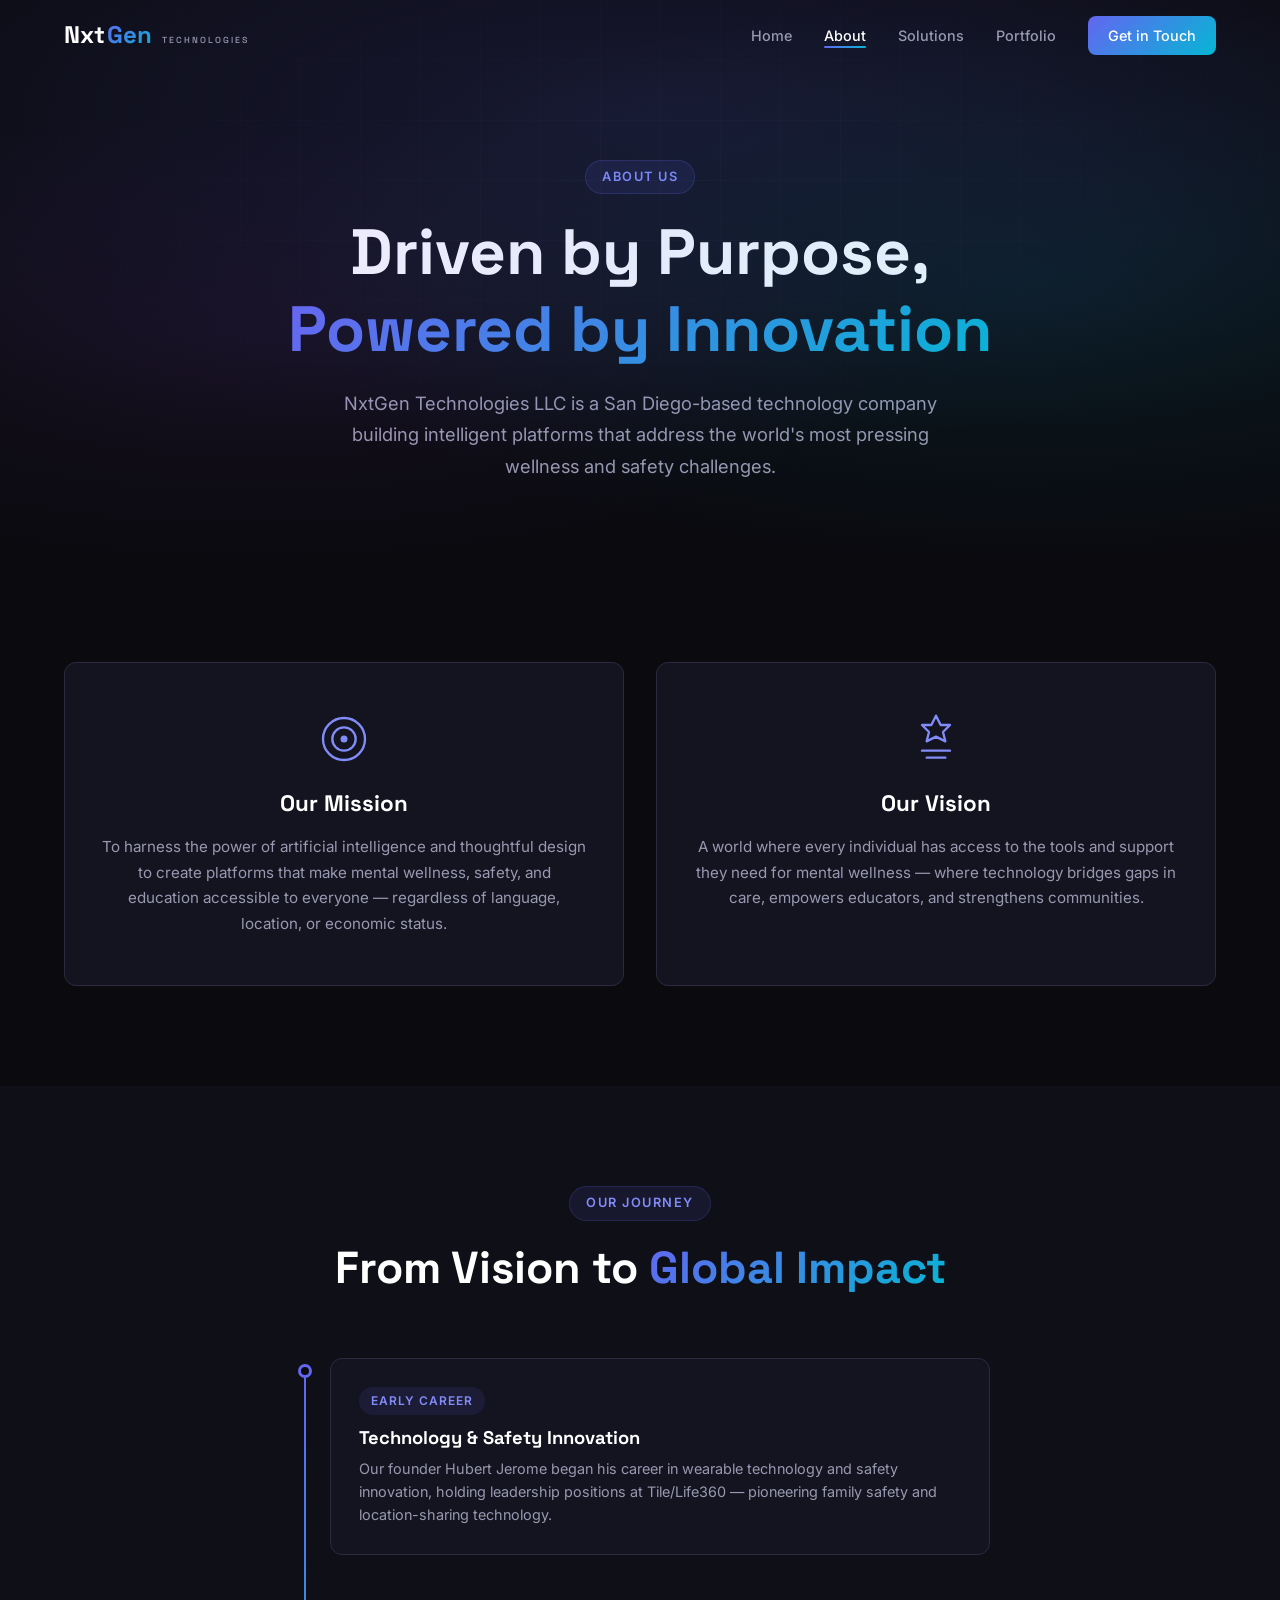
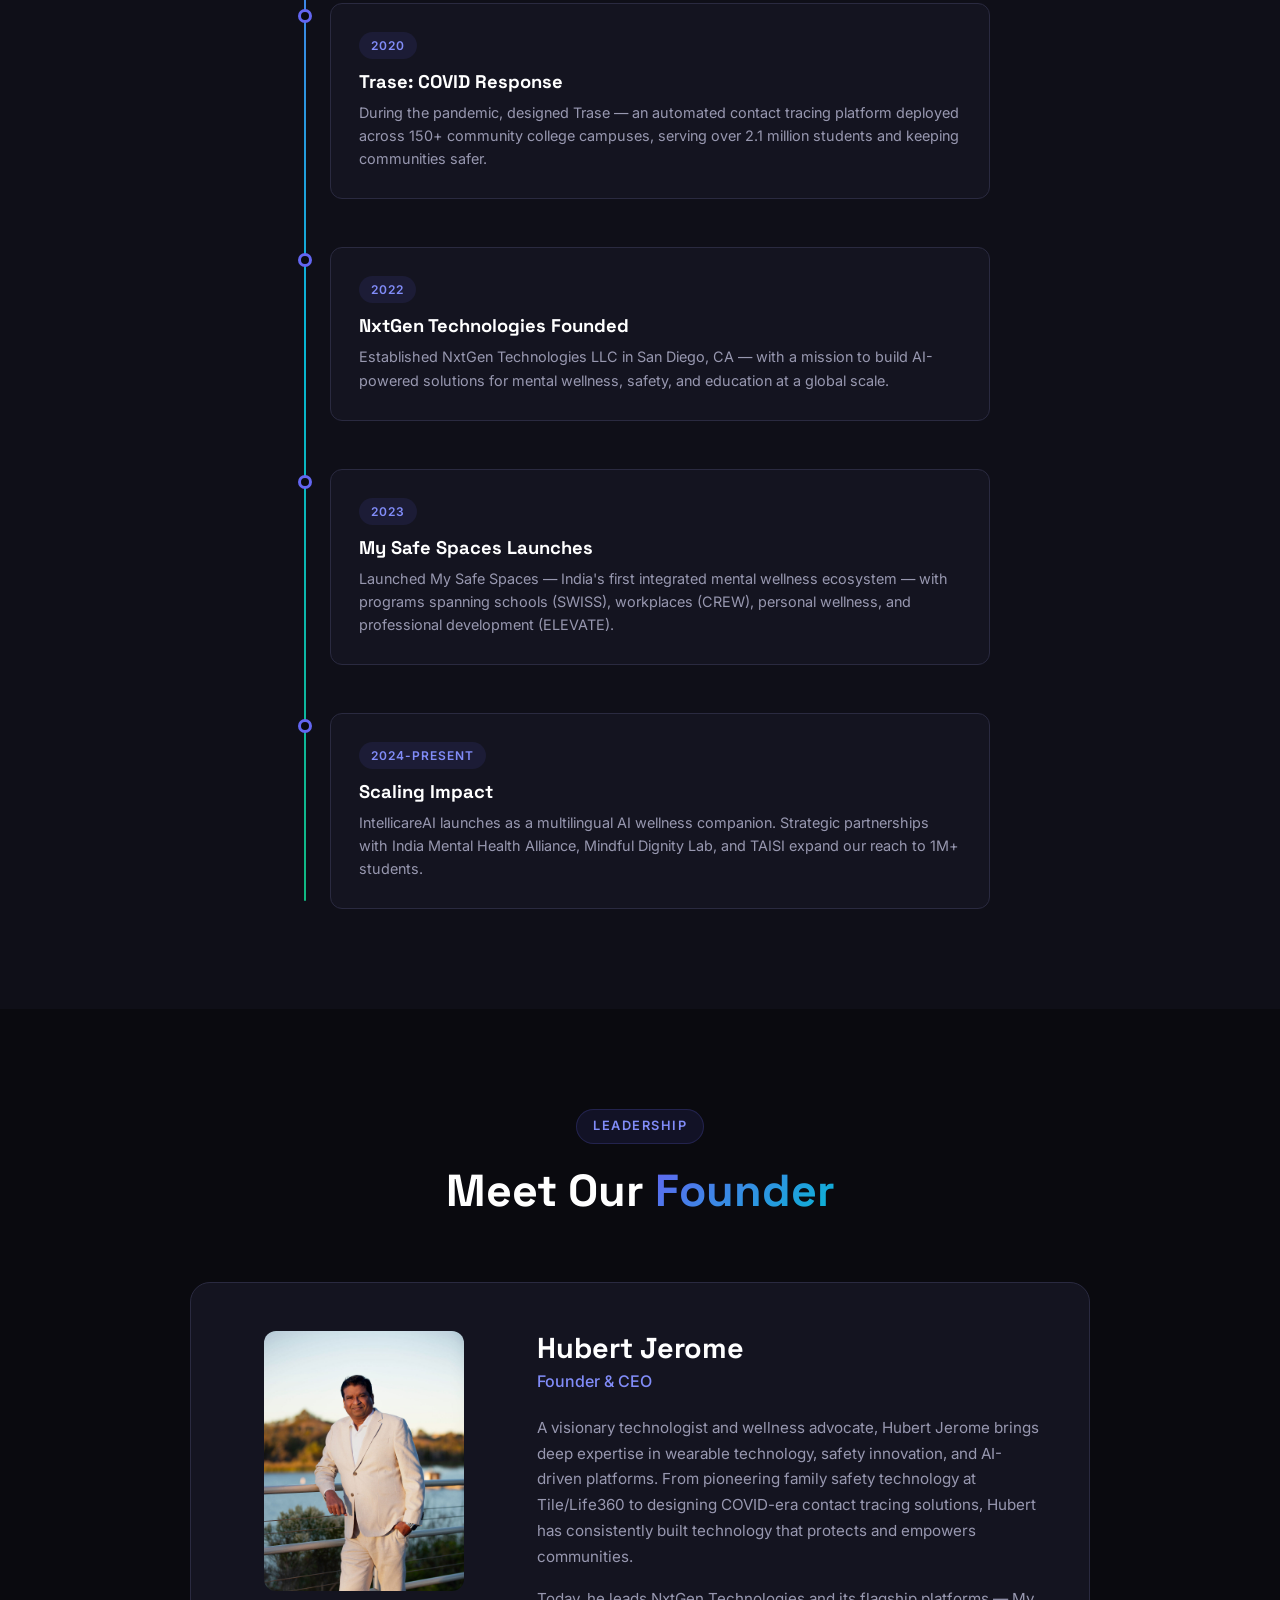
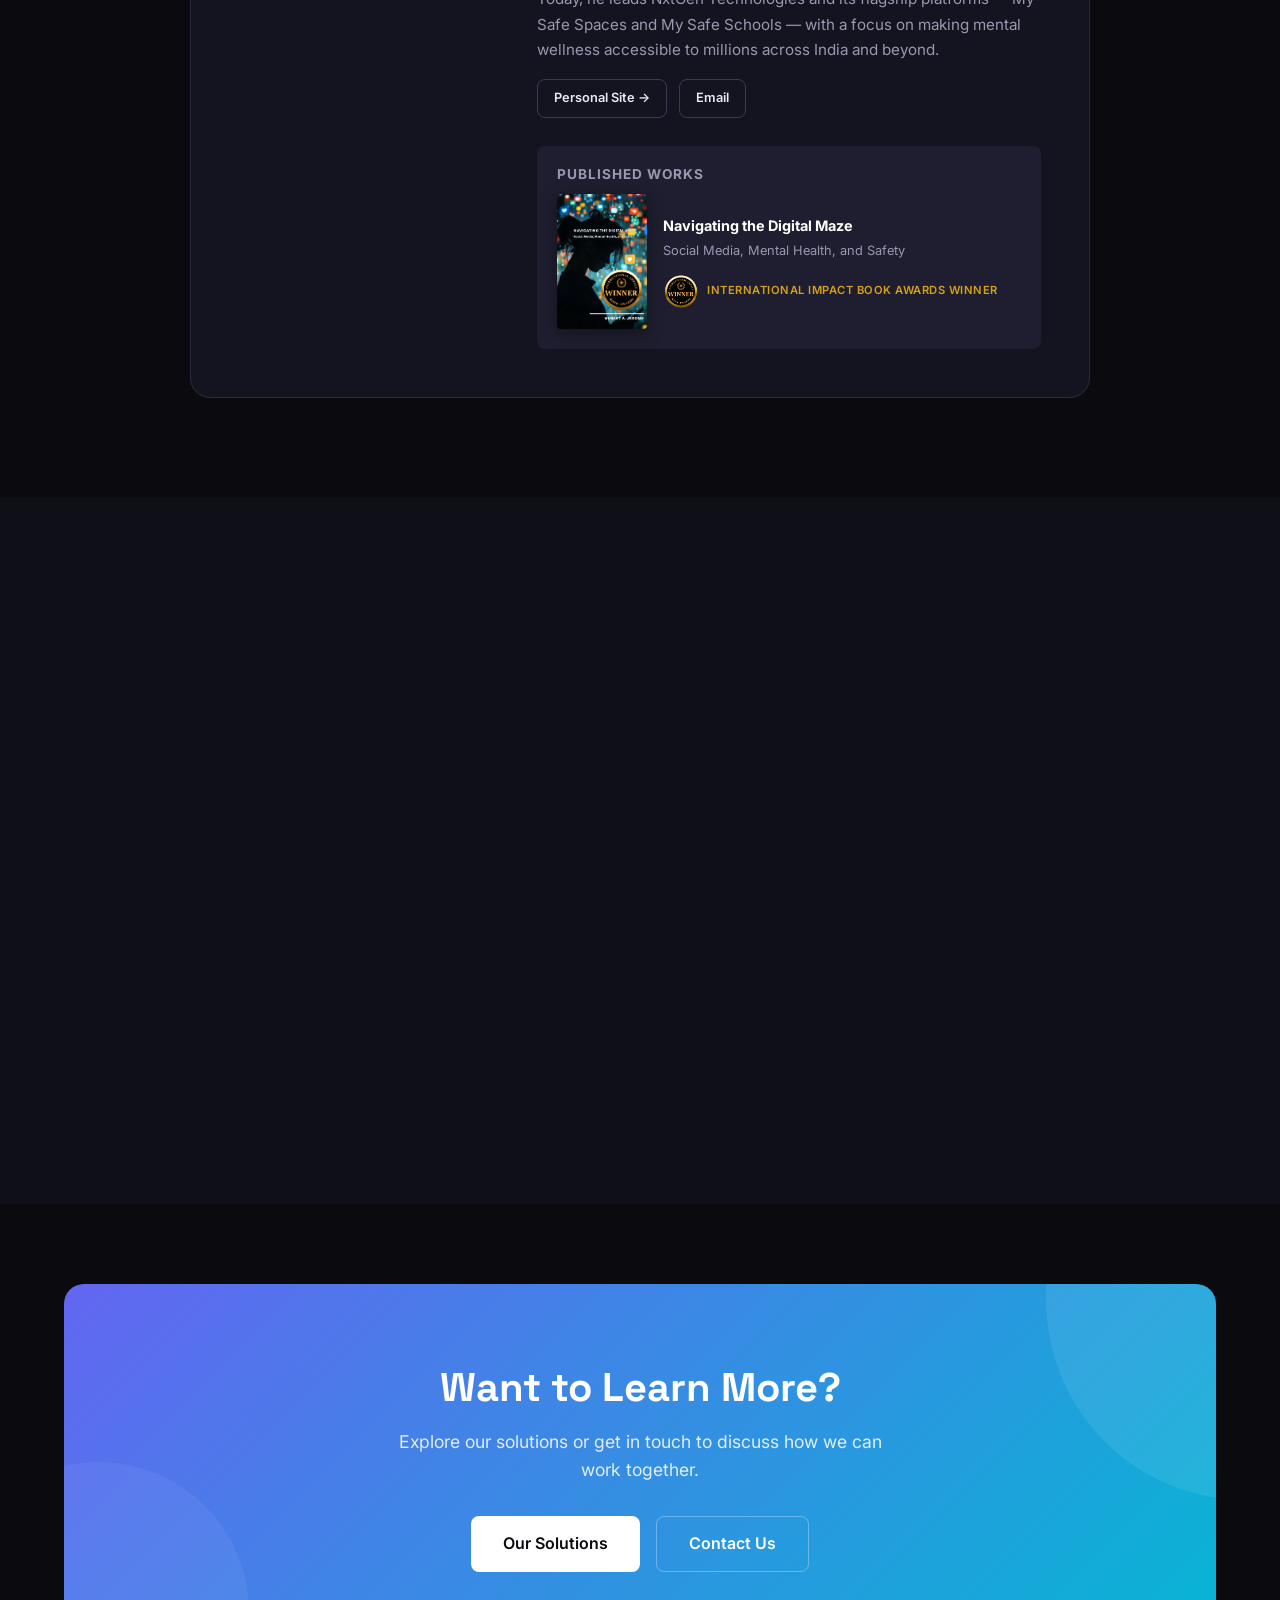
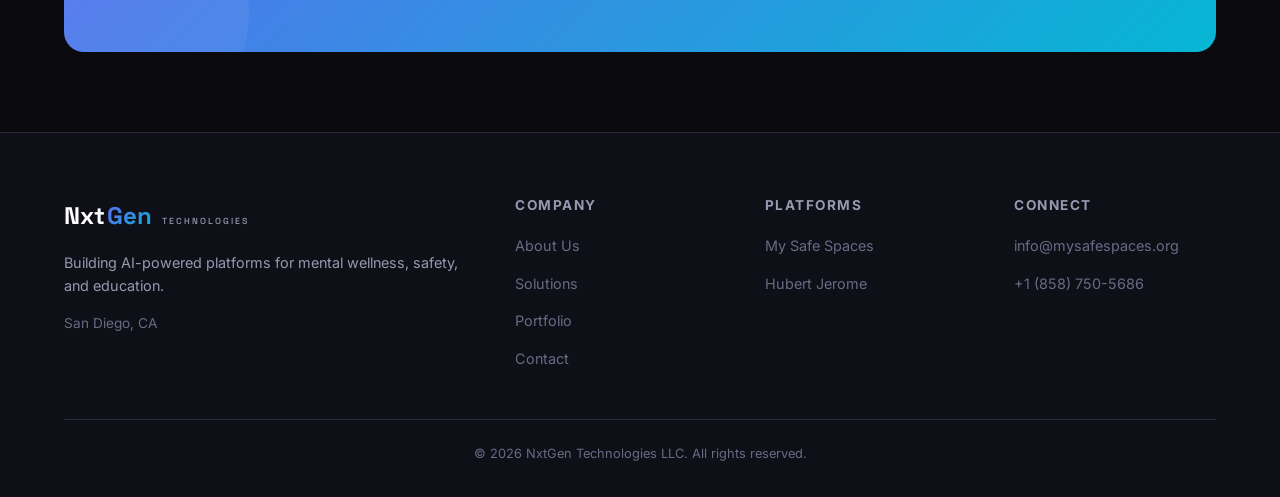
==== about.html @ 6e6b4aad "Initial Commit" ====
<!DOCTYPE html>
<html lang="en">
<head>
    <meta charset="UTF-8">
    <meta name="viewport" content="width=device-width, initial-scale=1.0">
    <title>About | NxtGen Technologies</title>
    <meta name="description" content="Learn about NxtGen Technologies — our mission, leadership, and commitment to building technology that transforms lives.">
    <link rel="preconnect" href="https://fonts.googleapis.com">
    <link rel="preconnect" href="https://fonts.gstatic.com" crossorigin>
    <link href="https://fonts.googleapis.com/css2?family=Inter:wght@300;400;500;600;700;800&family=Space+Grotesk:wght@400;500;600;700&display=swap" rel="stylesheet">
    <link rel="stylesheet" href="css/style.css">
    <link rel="stylesheet" href="css/about.css">
</head>
<body>
    <!-- Navigation -->
    <nav class="navbar" id="navbar">
        <div class="container nav-container">
            <a href="index.html" class="logo">
                <span class="logo-nxt">Nxt</span><span class="logo-gen">Gen</span>
                <span class="logo-sub">Technologies</span>
            </a>
            <button class="nav-toggle" id="navToggle" aria-label="Toggle navigation">
                <span></span><span></span><span></span>
            </button>
            <ul class="nav-links" id="navLinks">
                <li><a href="index.html">Home</a></li>
                <li><a href="about.html" class="active">About</a></li>
                <li><a href="solutions.html">Solutions</a></li>
                <li><a href="portfolio.html">Portfolio</a></li>
                <li><a href="contact.html" class="btn btn-nav">Get in Touch</a></li>
            </ul>
        </div>
    </nav>

    <!-- Page Hero -->
    <section class="page-hero">
        <div class="hero-bg">
            <div class="hero-gradient"></div>
            <div class="hero-grid"></div>
        </div>
        <div class="container">
            <span class="section-tag">About Us</span>
            <h1 class="page-hero-title">Driven by Purpose,<br><span class="gradient-text">Powered by Innovation</span></h1>
            <p class="page-hero-subtitle">NxtGen Technologies LLC is a San Diego-based technology company building intelligent platforms that address the world's most pressing wellness and safety challenges.</p>
        </div>
    </section>

    <!-- Mission & Vision -->
    <section class="section">
        <div class="container">
            <div class="two-col">
                <div class="col-card">
                    <div class="col-card-icon">
                        <svg viewBox="0 0 48 48" fill="none"><circle cx="24" cy="24" r="18" stroke="currentColor" stroke-width="2"/><circle cx="24" cy="24" r="10" stroke="currentColor" stroke-width="2"/><circle cx="24" cy="24" r="3" fill="currentColor"/></svg>
                    </div>
                    <h3>Our Mission</h3>
                    <p>To harness the power of artificial intelligence and thoughtful design to create platforms that make mental wellness, safety, and education accessible to everyone — regardless of language, location, or economic status.</p>
                </div>
                <div class="col-card">
                    <div class="col-card-icon">
                        <svg viewBox="0 0 48 48" fill="none"><path d="M24 4l4 8h8l-6 6 2 8-8-4-8 4 2-8-6-6h8z" stroke="currentColor" stroke-width="2" stroke-linejoin="round"/><path d="M12 34h24M16 40h16" stroke="currentColor" stroke-width="2" stroke-linecap="round"/></svg>
                    </div>
                    <h3>Our Vision</h3>
                    <p>A world where every individual has access to the tools and support they need for mental wellness — where technology bridges gaps in care, empowers educators, and strengthens communities.</p>
                </div>
            </div>
        </div>
    </section>

    <!-- Story Timeline -->
    <section class="section section-alt">
        <div class="container">
            <div class="section-header">
                <span class="section-tag">Our Journey</span>
                <h2 class="section-title">From Vision to <span class="gradient-text">Global Impact</span></h2>
            </div>
            <div class="timeline">
                <div class="timeline-item">
                    <div class="timeline-marker"></div>
                    <div class="timeline-content">
                        <span class="timeline-date">Early Career</span>
                        <h3>Technology & Safety Innovation</h3>
                        <p>Our founder Hubert Jerome began his career in wearable technology and safety innovation, holding leadership positions at Tile/Life360 — pioneering family safety and location-sharing technology.</p>
                    </div>
                </div>
                <div class="timeline-item">
                    <div class="timeline-marker"></div>
                    <div class="timeline-content">
                        <span class="timeline-date">2020</span>
                        <h3>Trase: COVID Response</h3>
                        <p>During the pandemic, designed Trase — an automated contact tracing platform deployed across 150+ community college campuses, serving over 2.1 million students and keeping communities safer.</p>
                    </div>
                </div>
                <div class="timeline-item">
                    <div class="timeline-marker"></div>
                    <div class="timeline-content">
                        <span class="timeline-date">2022</span>
                        <h3>NxtGen Technologies Founded</h3>
                        <p>Established NxtGen Technologies LLC in San Diego, CA — with a mission to build AI-powered solutions for mental wellness, safety, and education at a global scale.</p>
                    </div>
                </div>
                <div class="timeline-item">
                    <div class="timeline-marker"></div>
                    <div class="timeline-content">
                        <span class="timeline-date">2023</span>
                        <h3>My Safe Spaces Launches</h3>
                        <p>Launched My Safe Spaces — India's first integrated mental wellness ecosystem — with programs spanning schools (SWISS), workplaces (CREW), personal wellness, and professional development (ELEVATE).</p>
                    </div>
                </div>
                <div class="timeline-item">
                    <div class="timeline-marker"></div>
                    <div class="timeline-content">
                        <span class="timeline-date">2024-Present</span>
                        <h3>Scaling Impact</h3>
                        <p>IntellicareAI launches as a multilingual AI wellness companion. Strategic partnerships with India Mental Health Alliance, Mindful Dignity Lab, and TAISI expand our reach to 1M+ students.</p>
                    </div>
                </div>
            </div>
        </div>
    </section>

    <!-- Leadership -->
    <section class="section">
        <div class="container">
            <div class="section-header">
                <span class="section-tag">Leadership</span>
                <h2 class="section-title">Meet Our <span class="gradient-text">Founder</span></h2>
            </div>
            <div class="leader-card">
                <div class="leader-avatar">
                    <img src="images/HubertJerome-30.jpg" alt="Hubert Jerome — Founder & CEO of NxtGen Technologies" class="leader-photo">
                </div>
                <div class="leader-info">
                    <h3>Hubert Jerome</h3>
                    <span class="leader-title">Founder & CEO</span>
                    <p>A visionary technologist and wellness advocate, Hubert Jerome brings deep expertise in wearable technology, safety innovation, and AI-driven platforms. From pioneering family safety technology at Tile/Life360 to designing COVID-era contact tracing solutions, Hubert has consistently built technology that protects and empowers communities.</p>
                    <p>Today, he leads NxtGen Technologies and its flagship platforms — My Safe Spaces and My Safe Schools — with a focus on making mental wellness accessible to millions across India and beyond.</p>
                    <div class="leader-links">
                        <a href="https://hubertjerome.com" target="_blank" rel="noopener" class="btn btn-outline btn-sm">Personal Site &rarr;</a>
                        <a href="mailto:hubert@hubertjerome.com" class="btn btn-outline btn-sm">Email</a>
                    </div>
                    <div class="leader-books">
                        <h4>Published Works</h4>
                        <div class="leader-book-showcase">
                            <img src="images/Book Cover w badge 2.png" alt="Navigating the Digital Maze — International Impact Book Awards Winner" class="book-cover-img">
                            <div class="book-details">
                                <strong>Navigating the Digital Maze</strong>
                                <span>Social Media, Mental Health, and Safety</span>
                                <div class="book-award">
                                    <img src="images/Impact Awards Digital Sticker.png" alt="International Impact Book Awards Winner" class="award-badge-img">
                                    <span>International Impact Book Awards Winner</span>
                                </div>
                            </div>
                        </div>
                    </div>
                </div>
            </div>
        </div>
    </section>

    <!-- Values -->
    <section class="section section-alt">
        <div class="container">
            <div class="section-header">
                <span class="section-tag">Our Values</span>
                <h2 class="section-title">What Guides <span class="gradient-text">Everything We Do</span></h2>
            </div>
            <div class="values-grid">
                <div class="value-card">
                    <span class="value-number">01</span>
                    <h3>Evidence-Based</h3>
                    <p>Every product we build is grounded in rigorous research — from randomized controlled trials to peer-reviewed meta-analyses.</p>
                </div>
                <div class="value-card">
                    <span class="value-number">02</span>
                    <h3>Accessibility First</h3>
                    <p>We design for everyone — supporting 6+ languages, mobile-first experiences, and pricing models that don't exclude those who need help most.</p>
                </div>
                <div class="value-card">
                    <span class="value-number">03</span>
                    <h3>Human-Centered AI</h3>
                    <p>Our AI augments human care — it never replaces it. Crisis detection always escalates to real people, and technology serves the human, not the other way around.</p>
                </div>
                <div class="value-card">
                    <span class="value-number">04</span>
                    <h3>Measurable Impact</h3>
                    <p>We obsess over outcomes, not outputs. From effect sizes of 0.72+ to 4.2x ROI, we prove that doing good and doing well aren't mutually exclusive.</p>
                </div>
            </div>
        </div>
    </section>

    <!-- CTA -->
    <section class="section section-cta">
        <div class="container">
            <div class="cta-box">
                <h2>Want to Learn More?</h2>
                <p>Explore our solutions or get in touch to discuss how we can work together.</p>
                <div class="cta-buttons">
                    <a href="solutions.html" class="btn btn-white btn-lg">Our Solutions</a>
                    <a href="contact.html" class="btn btn-outline-white btn-lg">Contact Us</a>
                </div>
            </div>
        </div>
    </section>

    <!-- Footer -->
    <footer class="footer">
        <div class="container">
            <div class="footer-grid">
                <div class="footer-brand">
                    <a href="index.html" class="logo">
                        <span class="logo-nxt">Nxt</span><span class="logo-gen">Gen</span>
                        <span class="logo-sub">Technologies</span>
                    </a>
                    <p>Building AI-powered platforms for mental wellness, safety, and education.</p>
                    <p class="footer-location">San Diego, CA</p>
                </div>
                <div class="footer-links">
                    <h4>Company</h4>
                    <ul>
                        <li><a href="about.html">About Us</a></li>
                        <li><a href="solutions.html">Solutions</a></li>
                        <li><a href="portfolio.html">Portfolio</a></li>
                        <li><a href="contact.html">Contact</a></li>
                    </ul>
                </div>
                <div class="footer-links">
                    <h4>Platforms</h4>
                    <ul>
                        <li><a href="https://mysafespaces.org" target="_blank" rel="noopener">My Safe Spaces</a></li>
                        <li><a href="https://hubertjerome.com" target="_blank" rel="noopener">Hubert Jerome</a></li>
                    </ul>
                </div>
                <div class="footer-links">
                    <h4>Connect</h4>
                    <ul>
                        <li><a href="mailto:info@mysafespaces.org">info@mysafespaces.org</a></li>
                        <li><a href="tel:+18587505686">+1 (858) 750-5686</a></li>
                    </ul>
                </div>
            </div>
            <div class="footer-bottom">
                <p>&copy; 2026 NxtGen Technologies LLC. All rights reserved.</p>
            </div>
        </div>
    </footer>

    <script src="js/main.js"></script>
</body>
</html>
---- css/style.css ----
/* ============================================
   NxtGen Technologies — Global Stylesheet
   Modern, clean design with dark theme
   ============================================ */

/* --- Reset & Base --- */
*, *::before, *::after {
    margin: 0;
    padding: 0;
    box-sizing: border-box;
}

:root {
    --bg: #0a0a0f;
    --bg-alt: #0f0f18;
    --bg-card: #141420;
    --bg-card-hover: #1a1a2e;
    --surface: #1e1e30;
    --border: #2a2a40;
    --border-light: #3a3a55;
    --text: #e8e8f0;
    --text-muted: #9898b0;
    --text-dim: #6a6a85;
    --primary: #6366f1;
    --primary-light: #818cf8;
    --primary-dark: #4f46e5;
    --accent: #06b6d4;
    --accent-light: #22d3ee;
    --green: #10b981;
    --green-light: #34d399;
    --amber: #f59e0b;
    --rose: #f43f5e;
    --gradient-1: linear-gradient(135deg, #6366f1, #06b6d4);
    --gradient-2: linear-gradient(135deg, #6366f1, #a855f7);
    --gradient-3: linear-gradient(135deg, #06b6d4, #10b981);
    --radius: 12px;
    --radius-sm: 8px;
    --radius-lg: 20px;
    --radius-xl: 28px;
    --shadow: 0 4px 24px rgba(0,0,0,0.3);
    --shadow-lg: 0 12px 48px rgba(0,0,0,0.4);
    --transition: 0.3s cubic-bezier(0.4, 0, 0.2, 1);
    --font: 'Inter', -apple-system, BlinkMacSystemFont, sans-serif;
    --font-display: 'Space Grotesk', 'Inter', sans-serif;
    --container: 1200px;
}

html {
    scroll-behavior: smooth;
    -webkit-font-smoothing: antialiased;
    -moz-osx-font-smoothing: grayscale;
}

body {
    font-family: var(--font);
    background: var(--bg);
    color: var(--text);
    line-height: 1.6;
    overflow-x: hidden;
}

a {
    color: var(--primary-light);
    text-decoration: none;
    transition: color var(--transition);
}

a:hover {
    color: var(--accent-light);
}

img {
    max-width: 100%;
    display: block;
}

ul { list-style: none; }

/* --- Container --- */
.container {
    max-width: var(--container);
    margin: 0 auto;
    padding: 0 24px;
}

/* --- Typography --- */
h1, h2, h3, h4 {
    font-family: var(--font-display);
    font-weight: 700;
    line-height: 1.2;
    color: #fff;
}

h1 { font-size: clamp(2.5rem, 6vw, 4rem); }
h2 { font-size: clamp(1.8rem, 4vw, 2.8rem); }
h3 { font-size: clamp(1.2rem, 2.5vw, 1.5rem); }
h4 { font-size: 1.1rem; }

.gradient-text {
    background: var(--gradient-1);
    -webkit-background-clip: text;
    -webkit-text-fill-color: transparent;
    background-clip: text;
}

/* --- Navigation --- */
.navbar {
    position: fixed;
    top: 0;
    left: 0;
    right: 0;
    z-index: 1000;
    padding: 16px 0;
    transition: all var(--transition);
    background: transparent;
}

.navbar.scrolled {
    background: rgba(10, 10, 15, 0.9);
    backdrop-filter: blur(20px);
    -webkit-backdrop-filter: blur(20px);
    border-bottom: 1px solid var(--border);
    padding: 10px 0;
}

.nav-container {
    display: flex;
    align-items: center;
    justify-content: space-between;
}

.logo {
    display: flex;
    align-items: baseline;
    gap: 2px;
    text-decoration: none;
    font-family: var(--font-display);
    font-weight: 700;
    font-size: 1.5rem;
}

.logo-nxt {
    color: #fff;
}

.logo-gen {
    background: var(--gradient-1);
    -webkit-background-clip: text;
    -webkit-text-fill-color: transparent;
    background-clip: text;
}

.logo-sub {
    font-size: 0.55rem;
    font-weight: 500;
    color: var(--text-muted);
    text-transform: uppercase;
    letter-spacing: 2px;
    margin-left: 8px;
}

.nav-links {
    display: flex;
    align-items: center;
    gap: 32px;
}

.nav-links a {
    color: var(--text-muted);
    font-size: 0.9rem;
    font-weight: 500;
    transition: color var(--transition);
    position: relative;
}

.nav-links a:hover,
.nav-links a.active {
    color: #fff;
}

.nav-links a.active::after {
    content: '';
    position: absolute;
    bottom: -4px;
    left: 0;
    right: 0;
    height: 2px;
    background: var(--gradient-1);
    border-radius: 1px;
}

.nav-toggle {
    display: none;
    flex-direction: column;
    gap: 5px;
    background: none;
    border: none;
    cursor: pointer;
    padding: 4px;
}

.nav-toggle span {
    display: block;
    width: 24px;
    height: 2px;
    background: #fff;
    border-radius: 2px;
    transition: all var(--transition);
}

.nav-toggle.active span:nth-child(1) {
    transform: rotate(45deg) translate(5px, 5px);
}

.nav-toggle.active span:nth-child(2) {
    opacity: 0;
}

.nav-toggle.active span:nth-child(3) {
    transform: rotate(-45deg) translate(5px, -5px);
}

/* --- Buttons --- */
.btn {
    display: inline-flex;
    align-items: center;
    justify-content: center;
    gap: 8px;
    padding: 10px 24px;
    border-radius: var(--radius-sm);
    font-family: var(--font);
    font-size: 0.9rem;
    font-weight: 600;
    text-decoration: none;
    border: none;
    cursor: pointer;
    transition: all var(--transition);
    white-space: nowrap;
}

.btn-primary {
    background: var(--gradient-1);
    color: #fff;
    box-shadow: 0 4px 16px rgba(99, 102, 241, 0.3);
}

.btn-primary:hover {
    transform: translateY(-2px);
    box-shadow: 0 8px 24px rgba(99, 102, 241, 0.4);
    color: #fff;
}

.btn-outline {
    background: transparent;
    color: var(--text);
    border: 1px solid var(--border-light);
}

.btn-outline:hover {
    border-color: var(--primary-light);
    color: var(--primary-light);
    background: rgba(99, 102, 241, 0.05);
}

.btn-white {
    background: #fff;
    color: var(--bg);
}

.btn-white:hover {
    transform: translateY(-2px);
    box-shadow: 0 8px 24px rgba(255, 255, 255, 0.2);
    color: var(--bg);
}

.btn-outline-white {
    background: transparent;
    color: #fff;
    border: 1px solid rgba(255, 255, 255, 0.3);
}

.btn-outline-white:hover {
    border-color: #fff;
    background: rgba(255, 255, 255, 0.1);
    color: #fff;
}

.btn-nav {
    background: var(--gradient-1);
    color: #fff !important;
    padding: 8px 20px;
    border-radius: var(--radius-sm);
}

.btn-nav:hover {
    color: #fff !important;
    transform: translateY(-1px);
}

.btn-nav::after { display: none !important; }

.btn-lg {
    padding: 14px 32px;
    font-size: 1rem;
}

.btn-sm {
    padding: 8px 16px;
    font-size: 0.8rem;
}

.btn-full {
    width: 100%;
}

/* --- Sections --- */
.section {
    padding: 100px 0;
}

.section-alt {
    background: var(--bg-alt);
}

.section-header {
    text-align: center;
    max-width: 700px;
    margin: 0 auto 64px;
}

.section-tag {
    display: inline-block;
    padding: 6px 16px;
    background: rgba(99, 102, 241, 0.1);
    border: 1px solid rgba(99, 102, 241, 0.2);
    border-radius: 100px;
    color: var(--primary-light);
    font-size: 0.8rem;
    font-weight: 600;
    text-transform: uppercase;
    letter-spacing: 1.5px;
    margin-bottom: 20px;
}

.section-title {
    margin-bottom: 16px;
}

.section-desc {
    color: var(--text-muted);
    font-size: 1.1rem;
    line-height: 1.7;
}

/* --- Cards --- */
.cards-grid {
    display: grid;
    grid-template-columns: repeat(auto-fit, minmax(260px, 1fr));
    gap: 24px;
}

.card {
    background: var(--bg-card);
    border: 1px solid var(--border);
    border-radius: var(--radius);
    padding: 32px;
    transition: all var(--transition);
}

.card:hover {
    border-color: var(--border-light);
    background: var(--bg-card-hover);
    transform: translateY(-4px);
    box-shadow: var(--shadow);
}

.card-icon {
    width: 48px;
    height: 48px;
    color: var(--primary-light);
    margin-bottom: 20px;
}

.card h3 {
    margin-bottom: 12px;
    font-size: 1.2rem;
}

.card p {
    color: var(--text-muted);
    font-size: 0.95rem;
    line-height: 1.6;
}

/* --- Page Hero (Inner Pages) --- */
.page-hero {
    position: relative;
    padding: 160px 0 80px;
    text-align: center;
    overflow: hidden;
}

.page-hero-title {
    margin-bottom: 20px;
}

.page-hero-subtitle {
    color: var(--text-muted);
    font-size: 1.15rem;
    max-width: 600px;
    margin: 0 auto;
    line-height: 1.7;
}

/* --- CTA Section --- */
.section-cta {
    padding: 80px 0;
    background: transparent;
}

.cta-box {
    background: var(--gradient-1);
    border-radius: var(--radius-lg);
    padding: 80px 48px;
    text-align: center;
    position: relative;
    overflow: hidden;
}

.cta-box::before {
    content: '';
    position: absolute;
    top: -50%;
    right: -20%;
    width: 400px;
    height: 400px;
    background: rgba(255, 255, 255, 0.08);
    border-radius: 50%;
}

.cta-box::after {
    content: '';
    position: absolute;
    bottom: -30%;
    left: -10%;
    width: 300px;
    height: 300px;
    background: rgba(255, 255, 255, 0.05);
    border-radius: 50%;
}

.cta-box h2 {
    font-size: clamp(1.8rem, 3.5vw, 2.5rem);
    margin-bottom: 16px;
    position: relative;
    z-index: 1;
}

.cta-box p {
    color: rgba(255, 255, 255, 0.85);
    font-size: 1.1rem;
    max-width: 500px;
    margin: 0 auto 32px;
    position: relative;
    z-index: 1;
}

.cta-buttons {
    display: flex;
    gap: 16px;
    justify-content: center;
    flex-wrap: wrap;
    position: relative;
    z-index: 1;
}

/* --- Footer --- */
.footer {
    background: var(--bg-alt);
    border-top: 1px solid var(--border);
    padding: 64px 0 32px;
}

.footer-grid {
    display: grid;
    grid-template-columns: 2fr 1fr 1fr 1fr;
    gap: 48px;
    margin-bottom: 48px;
}

.footer-brand p {
    color: var(--text-muted);
    font-size: 0.9rem;
    margin-top: 16px;
    line-height: 1.6;
}

.footer-location {
    color: var(--text-dim) !important;
    font-size: 0.85rem !important;
}

.footer-links h4 {
    font-size: 0.85rem;
    text-transform: uppercase;
    letter-spacing: 1.5px;
    color: var(--text-muted);
    margin-bottom: 20px;
    font-family: var(--font);
}

.footer-links ul {
    display: flex;
    flex-direction: column;
    gap: 12px;
}

.footer-links a {
    color: var(--text-dim);
    font-size: 0.9rem;
    transition: color var(--transition);
}

.footer-links a:hover {
    color: var(--primary-light);
}

.footer-bottom {
    border-top: 1px solid var(--border);
    padding-top: 24px;
    text-align: center;
}

.footer-bottom p {
    color: var(--text-dim);
    font-size: 0.8rem;
}

/* --- Hero Background Effects --- */
.hero-bg {
    position: absolute;
    inset: 0;
    overflow: hidden;
    z-index: 0;
}

.hero-gradient {
    position: absolute;
    inset: 0;
    background: radial-gradient(ellipse 80% 60% at 50% 20%, rgba(99, 102, 241, 0.15), transparent),
                radial-gradient(ellipse 60% 50% at 80% 50%, rgba(6, 182, 212, 0.1), transparent),
                radial-gradient(ellipse 50% 40% at 20% 60%, rgba(168, 85, 247, 0.08), transparent);
}

.hero-grid {
    position: absolute;
    inset: 0;
    background-image:
        linear-gradient(rgba(255,255,255,0.02) 1px, transparent 1px),
        linear-gradient(90deg, rgba(255,255,255,0.02) 1px, transparent 1px);
    background-size: 60px 60px;
    mask-image: radial-gradient(ellipse 70% 60% at 50% 30%, black, transparent);
    -webkit-mask-image: radial-gradient(ellipse 70% 60% at 50% 30%, black, transparent);
}

/* --- Animations --- */
@keyframes float {
    0%, 100% { transform: translateY(0); }
    50% { transform: translateY(-20px); }
}

@keyframes pulse {
    0%, 100% { opacity: 0.4; }
    50% { opacity: 0.8; }
}

@keyframes fadeInUp {
    from {
        opacity: 0;
        transform: translateY(30px);
    }
    to {
        opacity: 1;
        transform: translateY(0);
    }
}

.fade-in {
    animation: fadeInUp 0.6s ease forwards;
}

/* --- Responsive --- */
@media (max-width: 968px) {
    .footer-grid {
        grid-template-columns: 1fr 1fr;
        gap: 32px;
    }
}

@media (max-width: 768px) {
    .nav-toggle {
        display: flex;
    }

    .nav-links {
        position: fixed;
        top: 0;
        right: -100%;
        width: 280px;
        height: 100vh;
        background: var(--bg-card);
        flex-direction: column;
        padding: 80px 32px 32px;
        gap: 24px;
        transition: right var(--transition);
        border-left: 1px solid var(--border);
        z-index: 999;
    }

    .nav-links.open {
        right: 0;
    }

    .nav-links a.active::after {
        display: none;
    }

    .section {
        padding: 64px 0;
    }

    .page-hero {
        padding: 120px 0 60px;
    }

    .footer-grid {
        grid-template-columns: 1fr;
        gap: 32px;
    }

    .cta-box {
        padding: 48px 24px;
    }

    .cta-buttons {
        flex-direction: column;
        align-items: center;
    }
}

@media (max-width: 480px) {
    .container {
        padding: 0 16px;
    }

    .logo-sub {
        display: none;
    }
}
---- css/about.css ----
/* ============================================
   About Page Styles
   ============================================ */

/* --- Mission / Vision Cards --- */
.two-col {
    display: grid;
    grid-template-columns: 1fr 1fr;
    gap: 32px;
}

.col-card {
    background: var(--bg-card);
    border: 1px solid var(--border);
    border-radius: var(--radius);
    padding: 48px 36px;
    text-align: center;
    transition: all var(--transition);
}

.col-card:hover {
    border-color: var(--border-light);
    transform: translateY(-4px);
    box-shadow: var(--shadow);
}

.col-card-icon {
    width: 56px;
    height: 56px;
    margin: 0 auto 24px;
    color: var(--primary-light);
}

.col-card h3 {
    margin-bottom: 16px;
    font-size: 1.4rem;
}

.col-card p {
    color: var(--text-muted);
    font-size: 0.95rem;
    line-height: 1.7;
}

/* --- Timeline --- */
.timeline {
    position: relative;
    max-width: 700px;
    margin: 0 auto;
    padding-left: 40px;
}

.timeline::before {
    content: '';
    position: absolute;
    left: 14px;
    top: 8px;
    bottom: 8px;
    width: 2px;
    background: linear-gradient(to bottom, var(--primary), var(--accent), var(--green));
    border-radius: 1px;
}

.timeline-item {
    position: relative;
    margin-bottom: 48px;
}

.timeline-item:last-child {
    margin-bottom: 0;
}

.timeline-marker {
    position: absolute;
    left: -32px;
    top: 6px;
    width: 14px;
    height: 14px;
    background: var(--bg);
    border: 3px solid var(--primary);
    border-radius: 50%;
    z-index: 1;
}

.timeline-item:hover .timeline-marker {
    background: var(--primary);
    box-shadow: 0 0 12px rgba(99, 102, 241, 0.5);
}

.timeline-content {
    background: var(--bg-card);
    border: 1px solid var(--border);
    border-radius: var(--radius);
    padding: 28px;
    transition: all var(--transition);
}

.timeline-content:hover {
    border-color: var(--border-light);
    box-shadow: var(--shadow);
}

.timeline-date {
    display: inline-block;
    padding: 4px 12px;
    background: rgba(99, 102, 241, 0.1);
    color: var(--primary-light);
    border-radius: 100px;
    font-size: 0.75rem;
    font-weight: 600;
    text-transform: uppercase;
    letter-spacing: 1px;
    margin-bottom: 12px;
}

.timeline-content h3 {
    margin-bottom: 8px;
    font-size: 1.15rem;
}

.timeline-content p {
    color: var(--text-muted);
    font-size: 0.9rem;
    line-height: 1.6;
}

/* --- Leader Card --- */
.leader-card {
    display: grid;
    grid-template-columns: 250px 1fr;
    gap: 48px;
    align-items: start;
    max-width: 900px;
    margin: 0 auto;
    background: var(--bg-card);
    border: 1px solid var(--border);
    border-radius: var(--radius-lg);
    padding: 48px;
}

.leader-avatar-placeholder {
    width: 200px;
    height: 200px;
    background: var(--gradient-1);
    border-radius: var(--radius);
    display: flex;
    align-items: center;
    justify-content: center;
    font-family: var(--font-display);
    font-size: 4rem;
    font-weight: 700;
    color: #fff;
    margin: 0 auto;
}

.leader-info h3 {
    font-size: 1.8rem;
    margin-bottom: 4px;
}

.leader-title {
    display: inline-block;
    color: var(--primary-light);
    font-size: 1rem;
    font-weight: 500;
    margin-bottom: 20px;
}

.leader-info p {
    color: var(--text-muted);
    font-size: 0.95rem;
    line-height: 1.7;
    margin-bottom: 16px;
}

.leader-links {
    display: flex;
    gap: 12px;
    margin-bottom: 28px;
    flex-wrap: wrap;
}

.leader-books {
    background: var(--surface);
    border-radius: var(--radius-sm);
    padding: 20px;
}

.leader-books h4 {
    font-size: 0.85rem;
    text-transform: uppercase;
    letter-spacing: 1px;
    color: var(--text-muted);
    margin-bottom: 12px;
    font-family: var(--font);
}

.leader-books ul {
    display: flex;
    flex-direction: column;
    gap: 8px;
}

.leader-books li {
    color: var(--text-muted);
    font-size: 0.85rem;
    padding-left: 16px;
    position: relative;
}

.leader-books li::before {
    content: '';
    position: absolute;
    left: 0;
    top: 8px;
    width: 6px;
    height: 6px;
    background: var(--primary-light);
    border-radius: 50%;
}

/* Leader Photo */
.leader-photo {
    width: 200px;
    height: 260px;
    object-fit: cover;
    object-position: top center;
    border-radius: var(--radius);
    margin: 0 auto;
}

/* Book Showcase */
.leader-book-showcase {
    display: flex;
    gap: 16px;
    align-items: center;
}

.book-cover-img {
    width: 90px;
    height: auto;
    border-radius: 4px;
    box-shadow: 0 4px 16px rgba(0,0,0,0.4);
    flex-shrink: 0;
}

.book-details {
    display: flex;
    flex-direction: column;
    gap: 4px;
}

.book-details strong {
    color: #fff;
    font-size: 0.9rem;
}

.book-details > span {
    color: var(--text-muted);
    font-size: 0.8rem;
}

.book-award {
    display: flex;
    align-items: center;
    gap: 8px;
    margin-top: 8px;
}

.award-badge-img {
    width: 36px;
    height: 36px;
    border-radius: 50%;
}

.book-award span {
    font-size: 0.7rem;
    color: #d4a017;
    font-weight: 600;
    text-transform: uppercase;
    letter-spacing: 0.5px;
}

/* --- Values --- */
.values-grid {
    display: grid;
    grid-template-columns: repeat(auto-fit, minmax(250px, 1fr));
    gap: 24px;
}

.value-card {
    background: var(--bg-card);
    border: 1px solid var(--border);
    border-radius: var(--radius);
    padding: 36px;
    transition: all var(--transition);
    position: relative;
    overflow: hidden;
}

.value-card:hover {
    border-color: var(--border-light);
    transform: translateY(-4px);
    box-shadow: var(--shadow);
}

.value-number {
    font-family: var(--font-display);
    font-size: 3rem;
    font-weight: 800;
    background: var(--gradient-1);
    -webkit-background-clip: text;
    -webkit-text-fill-color: transparent;
    background-clip: text;
    opacity: 0.3;
    line-height: 1;
    margin-bottom: 16px;
    display: block;
}

.value-card h3 {
    margin-bottom: 12px;
    font-size: 1.15rem;
}

.value-card p {
    color: var(--text-muted);
    font-size: 0.9rem;
    line-height: 1.6;
}

/* --- Responsive --- */
@media (max-width: 768px) {
    .two-col {
        grid-template-columns: 1fr;
    }

    .leader-card {
        grid-template-columns: 1fr;
        padding: 32px;
        text-align: center;
    }

    .leader-avatar-placeholder {
        width: 150px;
        height: 150px;
        font-size: 3rem;
    }

    .leader-links {
        justify-content: center;
    }

    .timeline {
        padding-left: 32px;
    }

    .timeline::before {
        left: 10px;
    }

    .timeline-marker {
        left: -28px;
    }
}
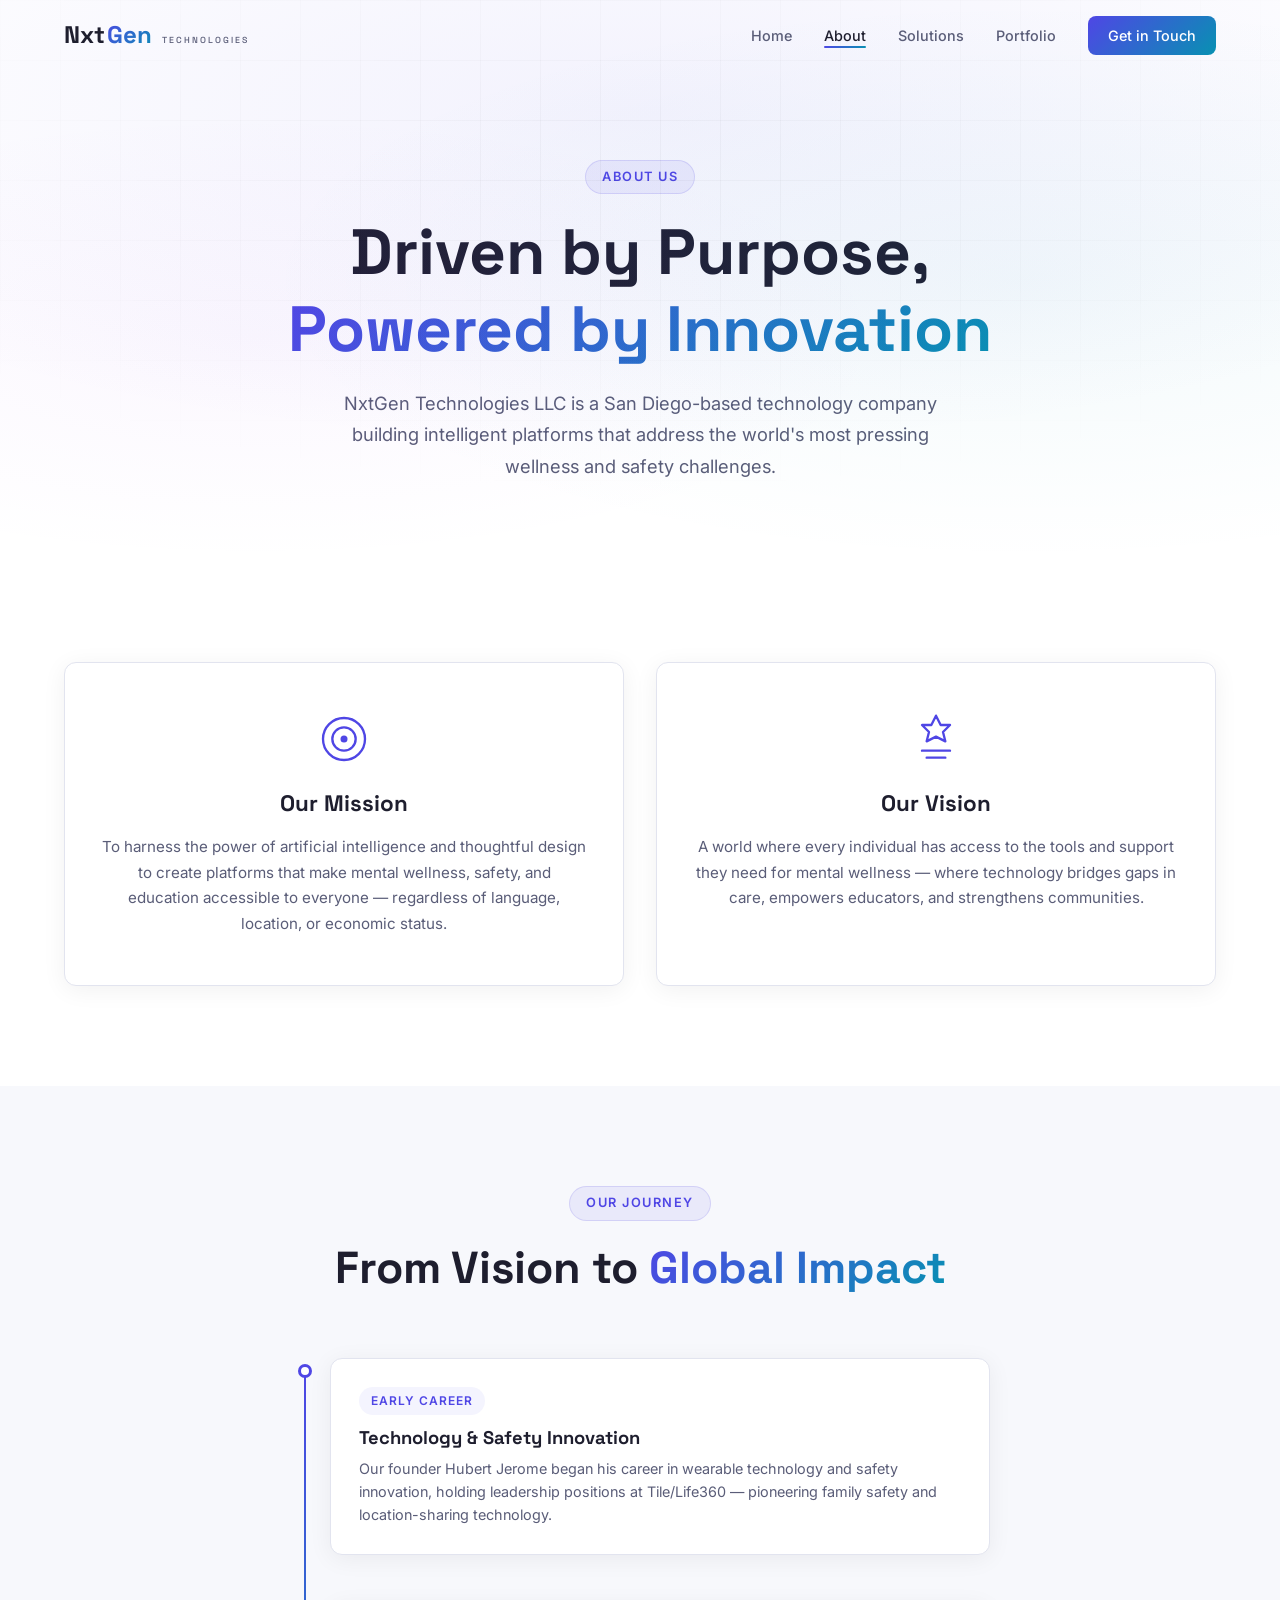
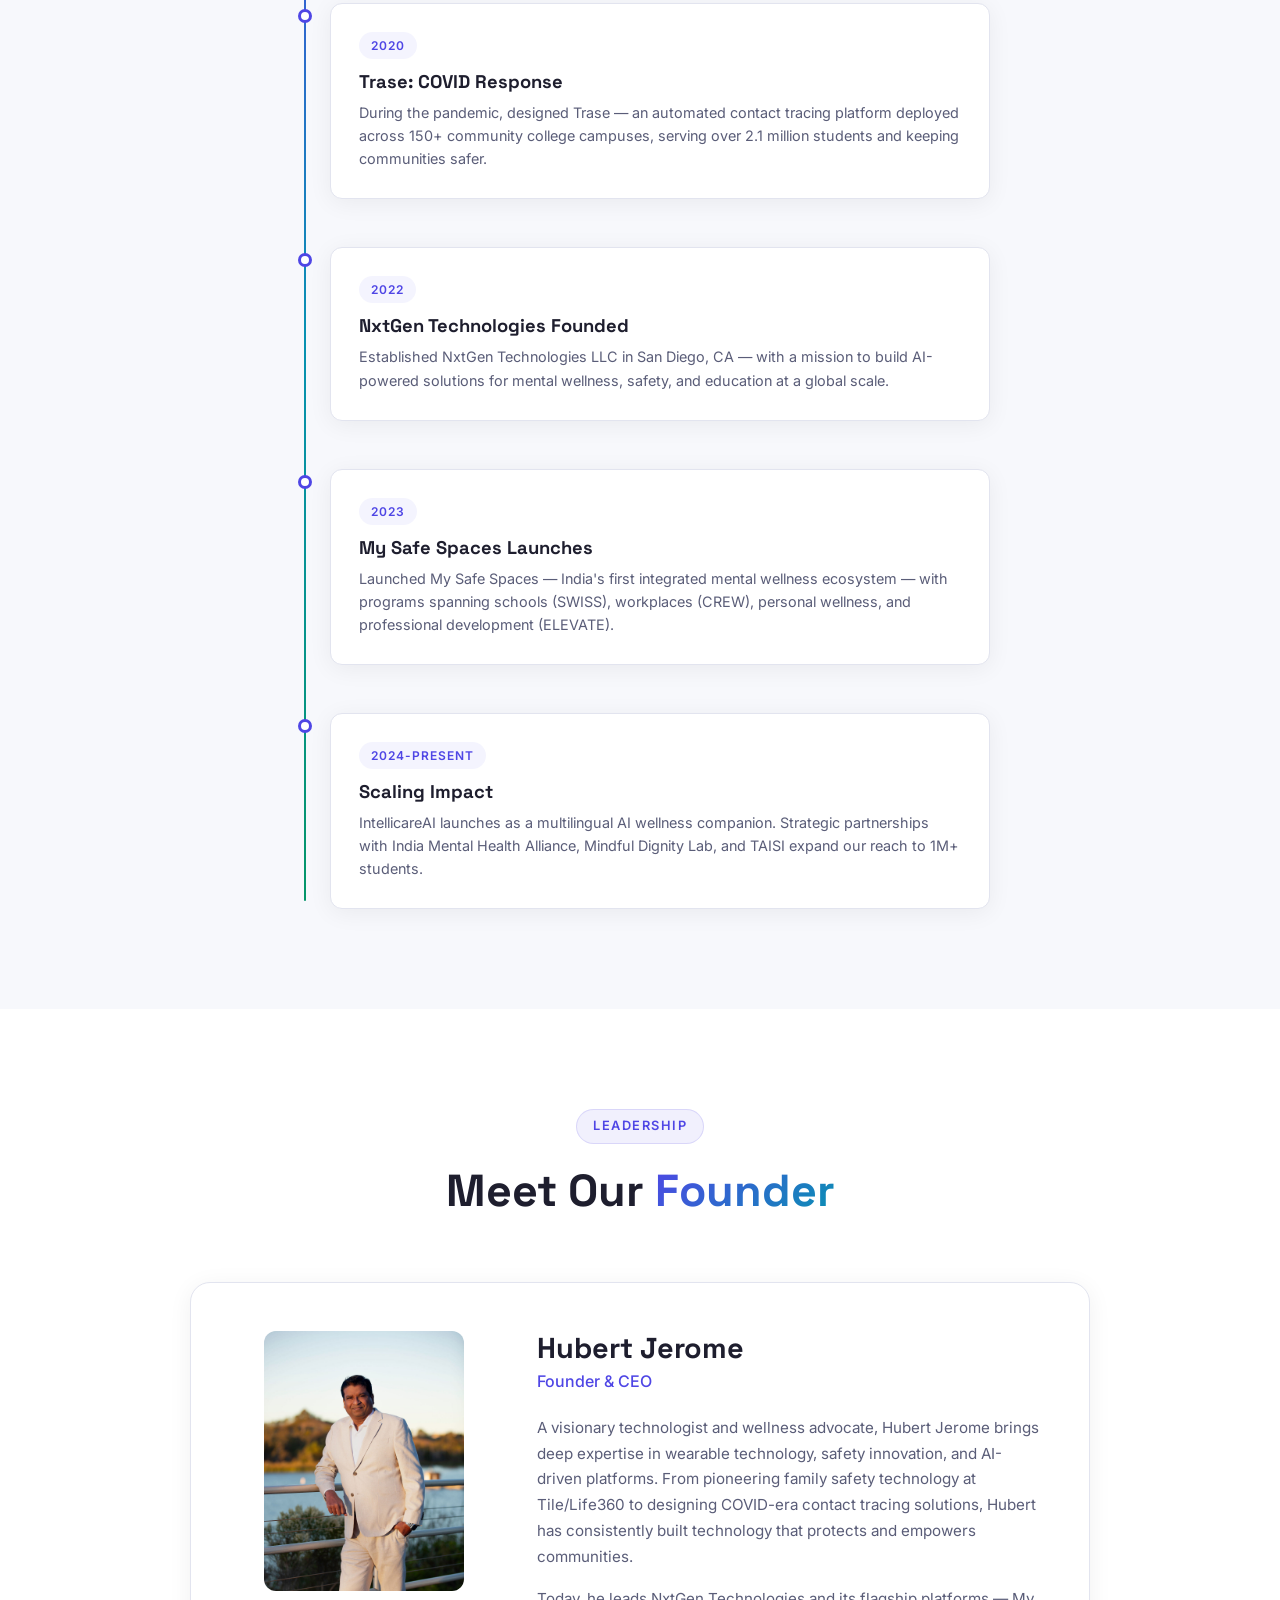
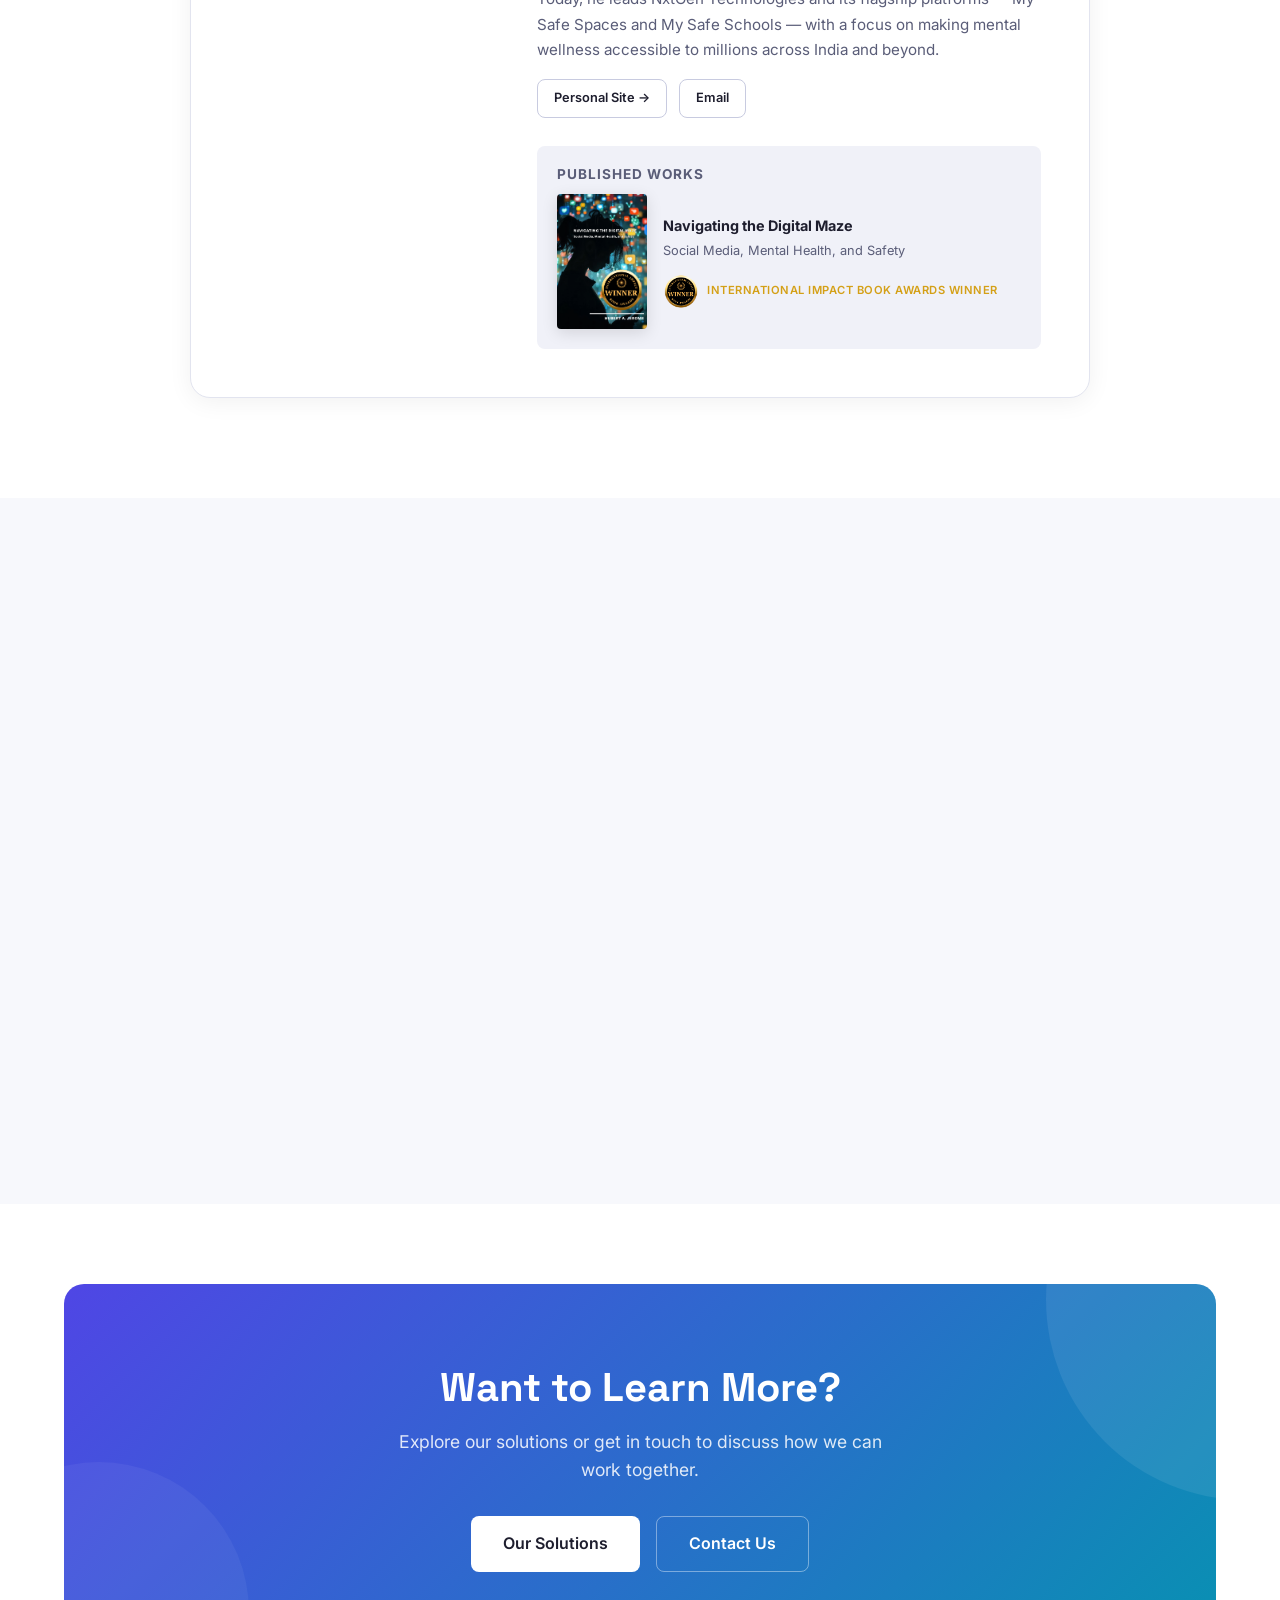
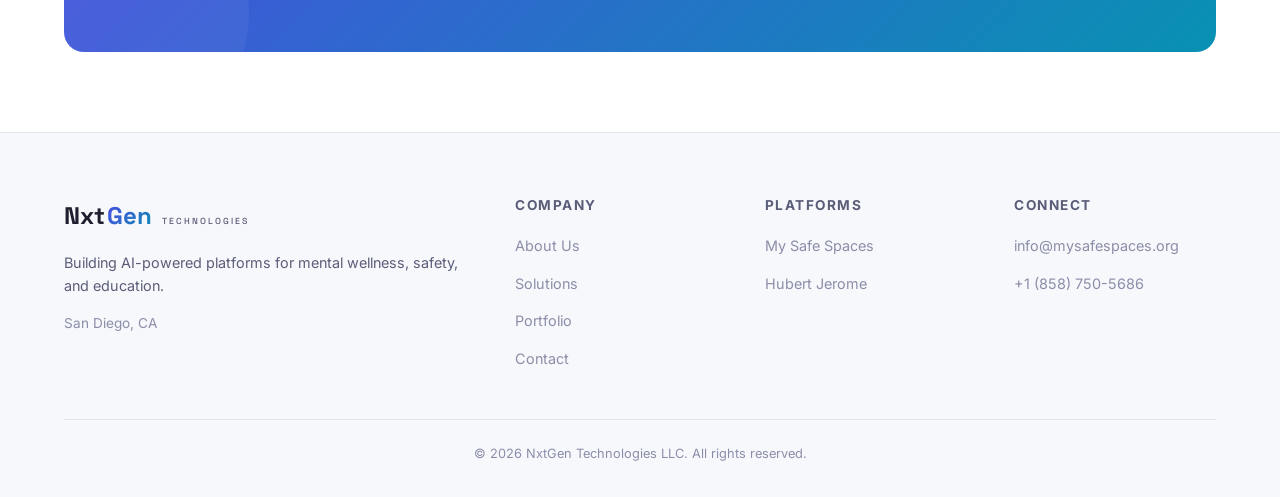
==== commit e790a40c: "Favicon" ====
--- a/about.html
+++ b/about.html
@@ -5,6 +5,7 @@
     <meta name="viewport" content="width=device-width, initial-scale=1.0">
     <title>About | NxtGen Technologies</title>
     <meta name="description" content="Learn about NxtGen Technologies — our mission, leadership, and commitment to building technology that transforms lives.">
+    <link rel="icon" type="image/svg+xml" href="favicon.svg">
     <link rel="preconnect" href="https://fonts.googleapis.com">
     <link rel="preconnect" href="https://fonts.gstatic.com" crossorigin>
     <link href="https://fonts.googleapis.com/css2?family=Inter:wght@300;400;500;600;700;800&family=Space+Grotesk:wght@400;500;600;700&display=swap" rel="stylesheet">
--- a/css/style.css
+++ b/css/style.css
@@ -1,6 +1,6 @@
 /* ============================================
    NxtGen Technologies — Global Stylesheet
-   Modern, clean design with dark theme
+   Modern, clean design with light theme
    ============================================ */
 
 /* --- Reset & Base --- */
@@ -11,34 +11,34 @@
 }
 
 :root {
-    --bg: #0a0a0f;
-    --bg-alt: #0f0f18;
-    --bg-card: #141420;
-    --bg-card-hover: #1a1a2e;
-    --surface: #1e1e30;
-    --border: #2a2a40;
-    --border-light: #3a3a55;
-    --text: #e8e8f0;
-    --text-muted: #9898b0;
-    --text-dim: #6a6a85;
-    --primary: #6366f1;
-    --primary-light: #818cf8;
-    --primary-dark: #4f46e5;
-    --accent: #06b6d4;
-    --accent-light: #22d3ee;
-    --green: #10b981;
-    --green-light: #34d399;
-    --amber: #f59e0b;
-    --rose: #f43f5e;
-    --gradient-1: linear-gradient(135deg, #6366f1, #06b6d4);
-    --gradient-2: linear-gradient(135deg, #6366f1, #a855f7);
-    --gradient-3: linear-gradient(135deg, #06b6d4, #10b981);
+    --bg: #ffffff;
+    --bg-alt: #f7f8fc;
+    --bg-card: #ffffff;
+    --bg-card-hover: #f0f1f8;
+    --surface: #f0f1f8;
+    --border: #e2e4ef;
+    --border-light: #c8cbe0;
+    --text: #1e1e2e;
+    --text-muted: #5a5d78;
+    --text-dim: #8b8ea8;
+    --primary: #4f46e5;
+    --primary-light: #4f46e5;
+    --primary-dark: #4338ca;
+    --accent: #0891b2;
+    --accent-light: #0891b2;
+    --green: #059669;
+    --green-light: #059669;
+    --amber: #d97706;
+    --rose: #e11d48;
+    --gradient-1: linear-gradient(135deg, #4f46e5, #0891b2);
+    --gradient-2: linear-gradient(135deg, #4f46e5, #9333ea);
+    --gradient-3: linear-gradient(135deg, #0891b2, #059669);
     --radius: 12px;
     --radius-sm: 8px;
     --radius-lg: 20px;
     --radius-xl: 28px;
-    --shadow: 0 4px 24px rgba(0,0,0,0.3);
-    --shadow-lg: 0 12px 48px rgba(0,0,0,0.4);
+    --shadow: 0 4px 24px rgba(0,0,0,0.06);
+    --shadow-lg: 0 12px 48px rgba(0,0,0,0.08);
     --transition: 0.3s cubic-bezier(0.4, 0, 0.2, 1);
     --font: 'Inter', -apple-system, BlinkMacSystemFont, sans-serif;
     --font-display: 'Space Grotesk', 'Inter', sans-serif;
@@ -60,13 +60,13 @@
 }
 
 a {
-    color: var(--primary-light);
+    color: var(--primary);
     text-decoration: none;
     transition: color var(--transition);
 }
 
 a:hover {
-    color: var(--accent-light);
+    color: var(--accent);
 }
 
 img {
@@ -88,7 +88,7 @@
     font-family: var(--font-display);
     font-weight: 700;
     line-height: 1.2;
-    color: #fff;
+    color: var(--text);
 }
 
 h1 { font-size: clamp(2.5rem, 6vw, 4rem); }
@@ -116,11 +116,12 @@
 }
 
 .navbar.scrolled {
-    background: rgba(10, 10, 15, 0.9);
+    background: rgba(255, 255, 255, 0.92);
     backdrop-filter: blur(20px);
     -webkit-backdrop-filter: blur(20px);
     border-bottom: 1px solid var(--border);
     padding: 10px 0;
+    box-shadow: 0 2px 16px rgba(0,0,0,0.04);
 }
 
 .nav-container {
@@ -140,7 +141,7 @@
 }
 
 .logo-nxt {
-    color: #fff;
+    color: var(--text);
 }
 
 .logo-gen {
@@ -175,7 +176,7 @@
 
 .nav-links a:hover,
 .nav-links a.active {
-    color: #fff;
+    color: var(--text);
 }
 
 .nav-links a.active::after {
@@ -203,7 +204,7 @@
     display: block;
     width: 24px;
     height: 2px;
-    background: #fff;
+    background: var(--text);
     border-radius: 2px;
     transition: all var(--transition);
 }
@@ -264,24 +265,24 @@
 
 .btn-white {
     background: #fff;
-    color: var(--bg);
+    color: #1e1e2e;
 }
 
 .btn-white:hover {
     transform: translateY(-2px);
-    box-shadow: 0 8px 24px rgba(255, 255, 255, 0.2);
-    color: var(--bg);
+    box-shadow: 0 8px 24px rgba(0, 0, 0, 0.15);
+    color: #1e1e2e;
 }
 
 .btn-outline-white {
     background: transparent;
     color: #fff;
-    border: 1px solid rgba(255, 255, 255, 0.3);
+    border: 1px solid rgba(255, 255, 255, 0.4);
 }
 
 .btn-outline-white:hover {
     border-color: #fff;
-    background: rgba(255, 255, 255, 0.1);
+    background: rgba(255, 255, 255, 0.15);
     color: #fff;
 }
 
@@ -331,10 +332,10 @@
 .section-tag {
     display: inline-block;
     padding: 6px 16px;
-    background: rgba(99, 102, 241, 0.1);
-    border: 1px solid rgba(99, 102, 241, 0.2);
+    background: rgba(79, 70, 229, 0.08);
+    border: 1px solid rgba(79, 70, 229, 0.15);
     border-radius: 100px;
-    color: var(--primary-light);
+    color: var(--primary);
     font-size: 0.8rem;
     font-weight: 600;
     text-transform: uppercase;
@@ -367,17 +368,21 @@
     transition: all var(--transition);
 }
 
+.card {
+    box-shadow: var(--shadow);
+}
+
 .card:hover {
     border-color: var(--border-light);
     background: var(--bg-card-hover);
     transform: translateY(-4px);
-    box-shadow: var(--shadow);
+    box-shadow: var(--shadow-lg);
 }
 
 .card-icon {
     width: 48px;
     height: 48px;
-    color: var(--primary-light);
+    color: var(--primary);
     margin-bottom: 20px;
 }
 
@@ -454,6 +459,7 @@
     margin-bottom: 16px;
     position: relative;
     z-index: 1;
+    color: #fff;
 }
 
 .cta-box p {
@@ -522,7 +528,7 @@
 }
 
 .footer-links a:hover {
-    color: var(--primary-light);
+    color: var(--primary);
 }
 
 .footer-bottom {
@@ -547,17 +553,17 @@
 .hero-gradient {
     position: absolute;
     inset: 0;
-    background: radial-gradient(ellipse 80% 60% at 50% 20%, rgba(99, 102, 241, 0.15), transparent),
-                radial-gradient(ellipse 60% 50% at 80% 50%, rgba(6, 182, 212, 0.1), transparent),
-                radial-gradient(ellipse 50% 40% at 20% 60%, rgba(168, 85, 247, 0.08), transparent);
+    background: radial-gradient(ellipse 80% 60% at 50% 20%, rgba(79, 70, 229, 0.07), transparent),
+                radial-gradient(ellipse 60% 50% at 80% 50%, rgba(8, 145, 178, 0.05), transparent),
+                radial-gradient(ellipse 50% 40% at 20% 60%, rgba(147, 51, 234, 0.04), transparent);
 }
 
 .hero-grid {
     position: absolute;
     inset: 0;
     background-image:
-        linear-gradient(rgba(255,255,255,0.02) 1px, transparent 1px),
-        linear-gradient(90deg, rgba(255,255,255,0.02) 1px, transparent 1px);
+        linear-gradient(rgba(0,0,0,0.03) 1px, transparent 1px),
+        linear-gradient(90deg, rgba(0,0,0,0.03) 1px, transparent 1px);
     background-size: 60px 60px;
     mask-image: radial-gradient(ellipse 70% 60% at 50% 30%, black, transparent);
     -webkit-mask-image: radial-gradient(ellipse 70% 60% at 50% 30%, black, transparent);
--- a/css/about.css
+++ b/css/about.css
@@ -16,19 +16,20 @@
     padding: 48px 36px;
     text-align: center;
     transition: all var(--transition);
+    box-shadow: var(--shadow);
 }
 
 .col-card:hover {
     border-color: var(--border-light);
     transform: translateY(-4px);
-    box-shadow: var(--shadow);
+    box-shadow: var(--shadow-lg);
 }
 
 .col-card-icon {
     width: 56px;
     height: 56px;
     margin: 0 auto 24px;
-    color: var(--primary-light);
+    color: var(--primary);
 }
 
 .col-card h3 {
@@ -84,7 +85,7 @@
 
 .timeline-item:hover .timeline-marker {
     background: var(--primary);
-    box-shadow: 0 0 12px rgba(99, 102, 241, 0.5);
+    box-shadow: 0 0 12px rgba(79, 70, 229, 0.3);
 }
 
 .timeline-content {
@@ -95,16 +96,20 @@
     transition: all var(--transition);
 }
 
+.timeline-content {
+    box-shadow: var(--shadow);
+}
+
 .timeline-content:hover {
     border-color: var(--border-light);
-    box-shadow: var(--shadow);
+    box-shadow: var(--shadow-lg);
 }
 
 .timeline-date {
     display: inline-block;
     padding: 4px 12px;
-    background: rgba(99, 102, 241, 0.1);
-    color: var(--primary-light);
+    background: rgba(79, 70, 229, 0.06);
+    color: var(--primary);
     border-radius: 100px;
     font-size: 0.75rem;
     font-weight: 600;
@@ -136,21 +141,7 @@
     border: 1px solid var(--border);
     border-radius: var(--radius-lg);
     padding: 48px;
-}
-
-.leader-avatar-placeholder {
-    width: 200px;
-    height: 200px;
-    background: var(--gradient-1);
-    border-radius: var(--radius);
-    display: flex;
-    align-items: center;
-    justify-content: center;
-    font-family: var(--font-display);
-    font-size: 4rem;
-    font-weight: 700;
-    color: #fff;
-    margin: 0 auto;
+    box-shadow: var(--shadow);
 }
 
 .leader-info h3 {
@@ -160,7 +151,7 @@
 
 .leader-title {
     display: inline-block;
-    color: var(--primary-light);
+    color: var(--primary);
     font-size: 1rem;
     font-weight: 500;
     margin-bottom: 20px;
@@ -215,7 +206,7 @@
     top: 8px;
     width: 6px;
     height: 6px;
-    background: var(--primary-light);
+    background: var(--primary);
     border-radius: 50%;
 }
 
@@ -240,7 +231,7 @@
     width: 90px;
     height: auto;
     border-radius: 4px;
-    box-shadow: 0 4px 16px rgba(0,0,0,0.4);
+    box-shadow: 0 4px 16px rgba(0,0,0,0.12);
     flex-shrink: 0;
 }
 
@@ -251,7 +242,7 @@
 }
 
 .book-details strong {
-    color: #fff;
+    color: var(--text);
     font-size: 0.9rem;
 }
 
@@ -298,10 +289,14 @@
     overflow: hidden;
 }
 
+.value-card {
+    box-shadow: var(--shadow);
+}
+
 .value-card:hover {
     border-color: var(--border-light);
     transform: translateY(-4px);
-    box-shadow: var(--shadow);
+    box-shadow: var(--shadow-lg);
 }
 
 .value-number {
